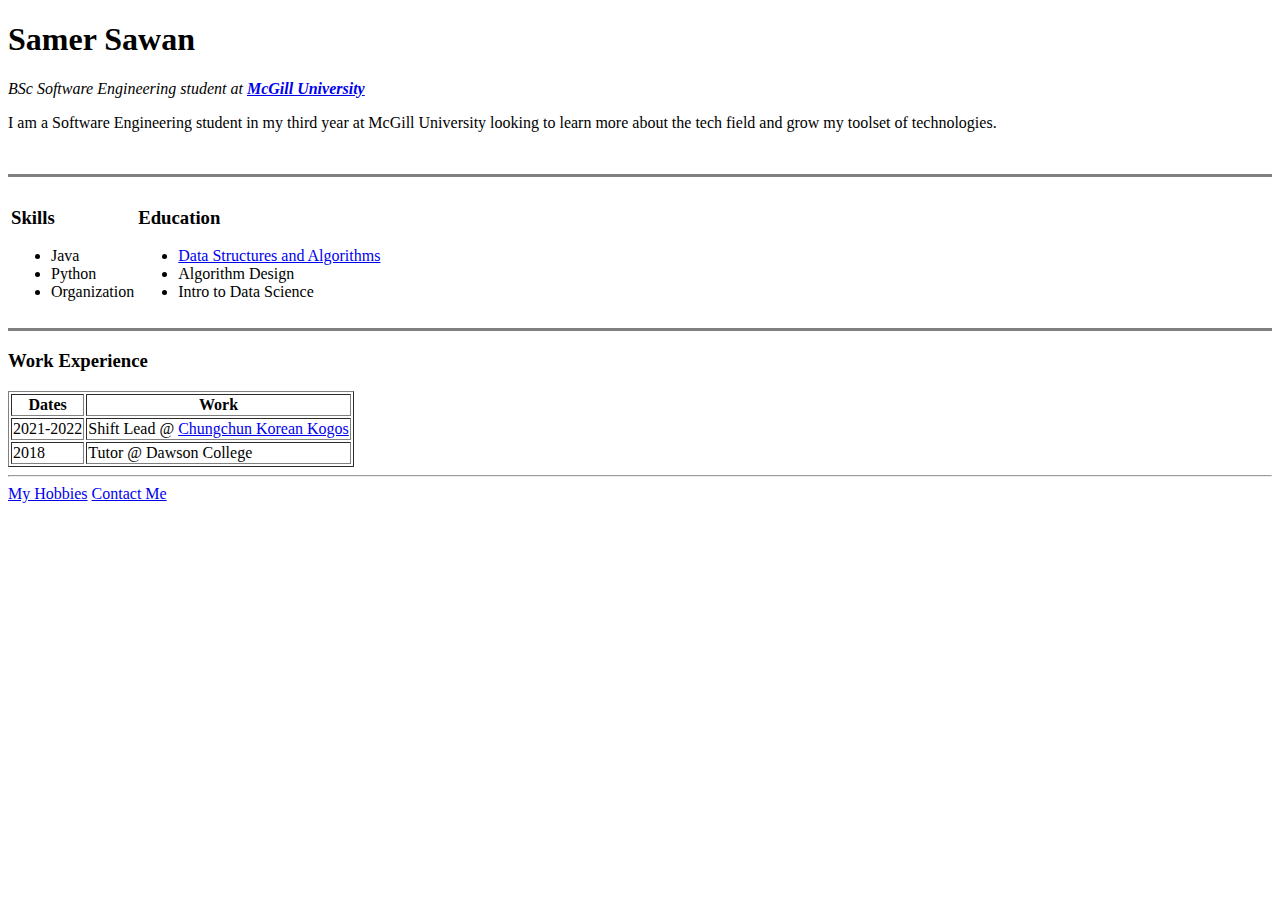
==== index.html @ 31e71427 "Initial version of my website CV using basic HTML" ====
<!DOCTYPE html>
<html lang="en" dir="ltr">

<head>
  <meta charset="utf-8">
  <title>Samer's Personal Site</title>
</head>

<body>
  <h1>Samer Sawan</h1>
  <p><em>BSc Software Engineering student at <strong><a href="https://www.mcgill.ca/">McGill University</a></strong></em></p>
  <p>I am a Software Engineering student in my third year at McGill University looking to learn more about the tech field and grow my toolset of technologies.</p>
  <br />
  <hr size=3 noshade/>
  <table>
    <td>
      <h3>Skills</h3>
      <ul>
        <li>Java</li>
        <li>Python</li>
        <li>Organization</li>
      </ul>
    </td>
    <td>
      <h3>Education</h3>
    <ul>
      <li><a href="https://www.mcgill.ca/study/2021-2022/courses/comp-251">Data Structures and Algorithms</a></li>
      <li>Algorithm Design</li>
      <li>Intro to Data Science</li>
    </ul>
  </td>
  </table>

  <hr size=3 noshade/>
  <h3>Work Experience</h3>
   <table border="1">
     <tr>
       <th>Dates</th>
       <th>Work</th>
     </tr>
       <td>2021-2022</td>
       <td>Shift Lead @ <a href="https://chungchunricedog.ca/menu/">Chungchun Korean Kogos</td>
     </tr>
     <tr>
        <td>2018</td>
        <td>Tutor @ Dawson College</td>
     </tr>
   </table>
  <hr>
  <a href="hobbies.html">My Hobbies</a>
  <a href="contactinfo.html">Contact Me</a>
</body>

</html>
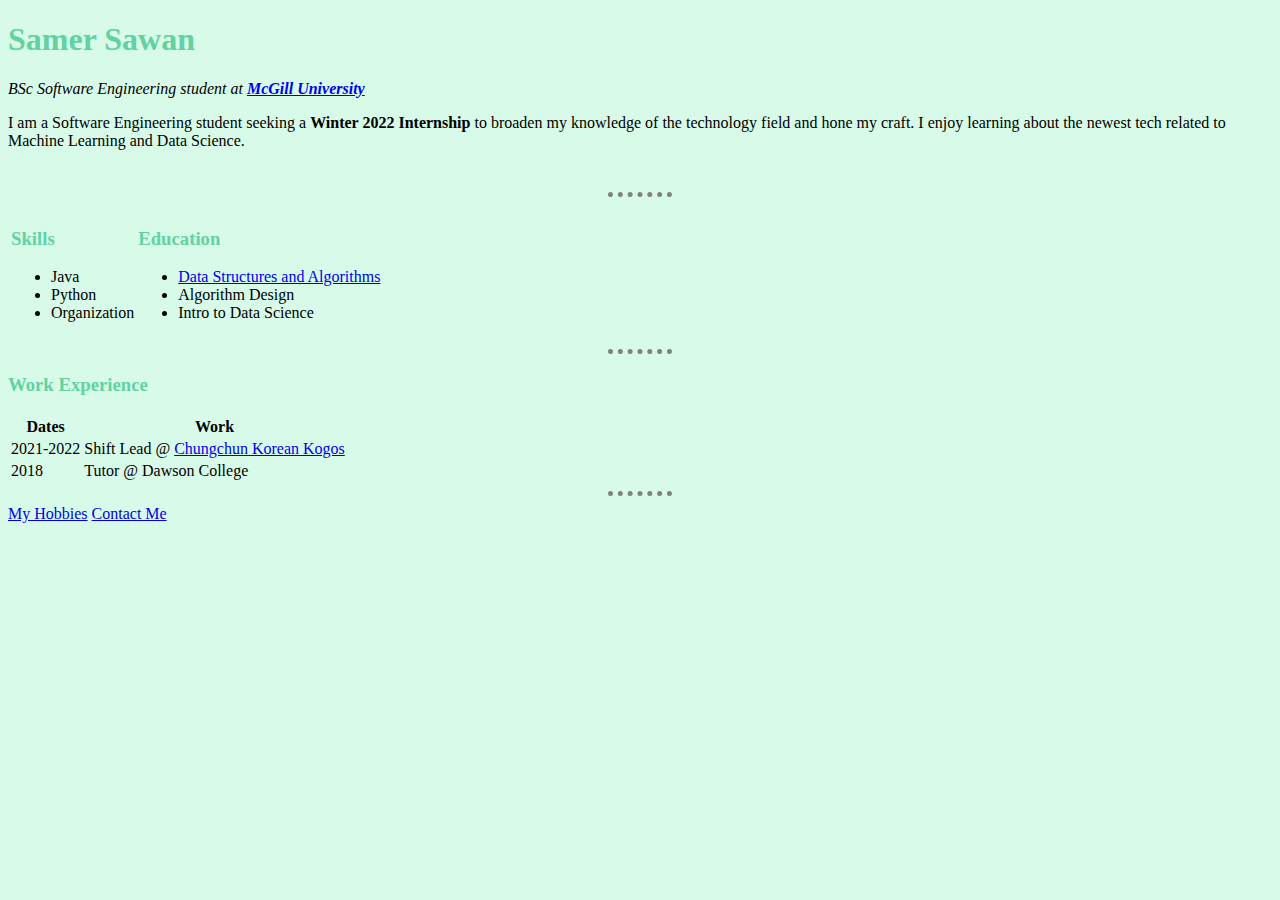
==== commit 078dd919: "Add files via upload" ====
--- a/index.html
+++ b/index.html
@@ -4,12 +4,15 @@
 <head>
   <meta charset="utf-8">
   <title>Samer's Personal Site</title>
+  <link rel="stylesheet" href="css/styles.css">
 </head>
 
 <body>
   <h1>Samer Sawan</h1>
   <p><em>BSc Software Engineering student at <strong><a href="https://www.mcgill.ca/">McGill University</a></strong></em></p>
-  <p>I am a Software Engineering student in my third year at McGill University looking to learn more about the tech field and grow my toolset of technologies.</p>
+  <p>I am a Software Engineering student seeking a <strong>Winter 2022 Internship</strong> to broaden my knowledge of the technology field and hone my craft. 
+    I enjoy learning about the newest tech related to Machine Learning and Data Science.
+</p>
   <br />
   <hr size=3 noshade/>
   <table>
@@ -33,7 +36,7 @@
 
   <hr size=3 noshade/>
   <h3>Work Experience</h3>
-   <table border="1">
+   <table>
      <tr>
        <th>Dates</th>
        <th>Work</th>
@@ -46,7 +49,7 @@
         <td>Tutor @ Dawson College</td>
      </tr>
    </table>
-  <hr>
+  <hr size=3 noshade/>
   <a href="hobbies.html">My Hobbies</a>
   <a href="contactinfo.html">Contact Me</a>
 </body>
--- a/css/styles.css
+++ b/css/styles.css
@@ -0,0 +1,20 @@
+body {
+  background-color: #D7FBE8;
+}
+
+hr {
+  background-color: #D7FBE8;
+  border-style: none;
+  border-top-style: dotted;
+  border-color: grey;
+  border-width: 5px;
+  width: 5%;
+}
+
+h1 {
+  color: #62D2A2;
+}
+
+h3 {
+  color: #62D2A2;
+}
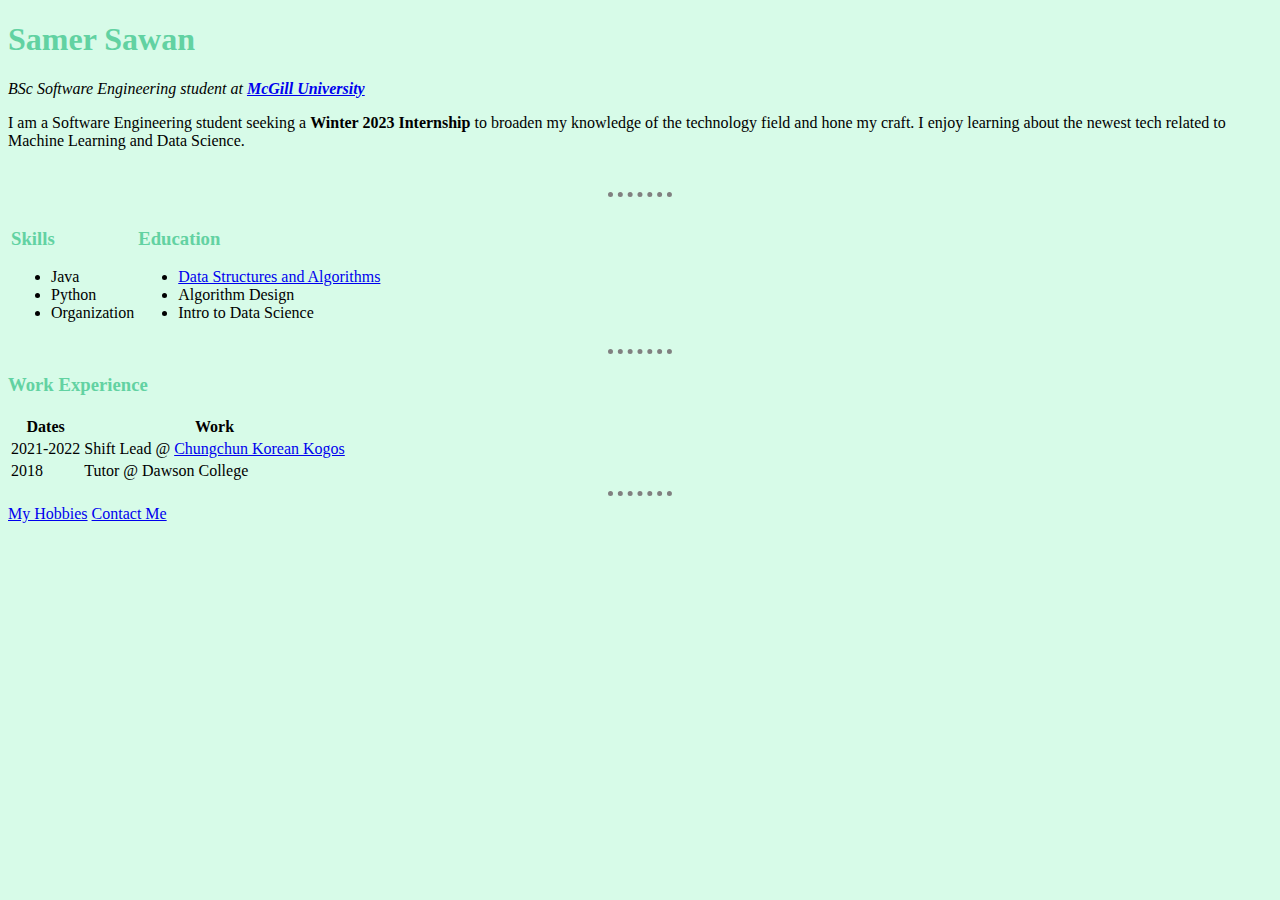
==== commit 3cd1422d: "Update index.html" ====
--- a/index.html
+++ b/index.html
@@ -10,7 +10,7 @@
 <body>
   <h1>Samer Sawan</h1>
   <p><em>BSc Software Engineering student at <strong><a href="https://www.mcgill.ca/">McGill University</a></strong></em></p>
-  <p>I am a Software Engineering student seeking a <strong>Winter 2022 Internship</strong> to broaden my knowledge of the technology field and hone my craft. 
+  <p>I am a Software Engineering student seeking a <strong>Winter 2023 Internship</strong> to broaden my knowledge of the technology field and hone my craft. 
     I enjoy learning about the newest tech related to Machine Learning and Data Science.
 </p>
   <br />
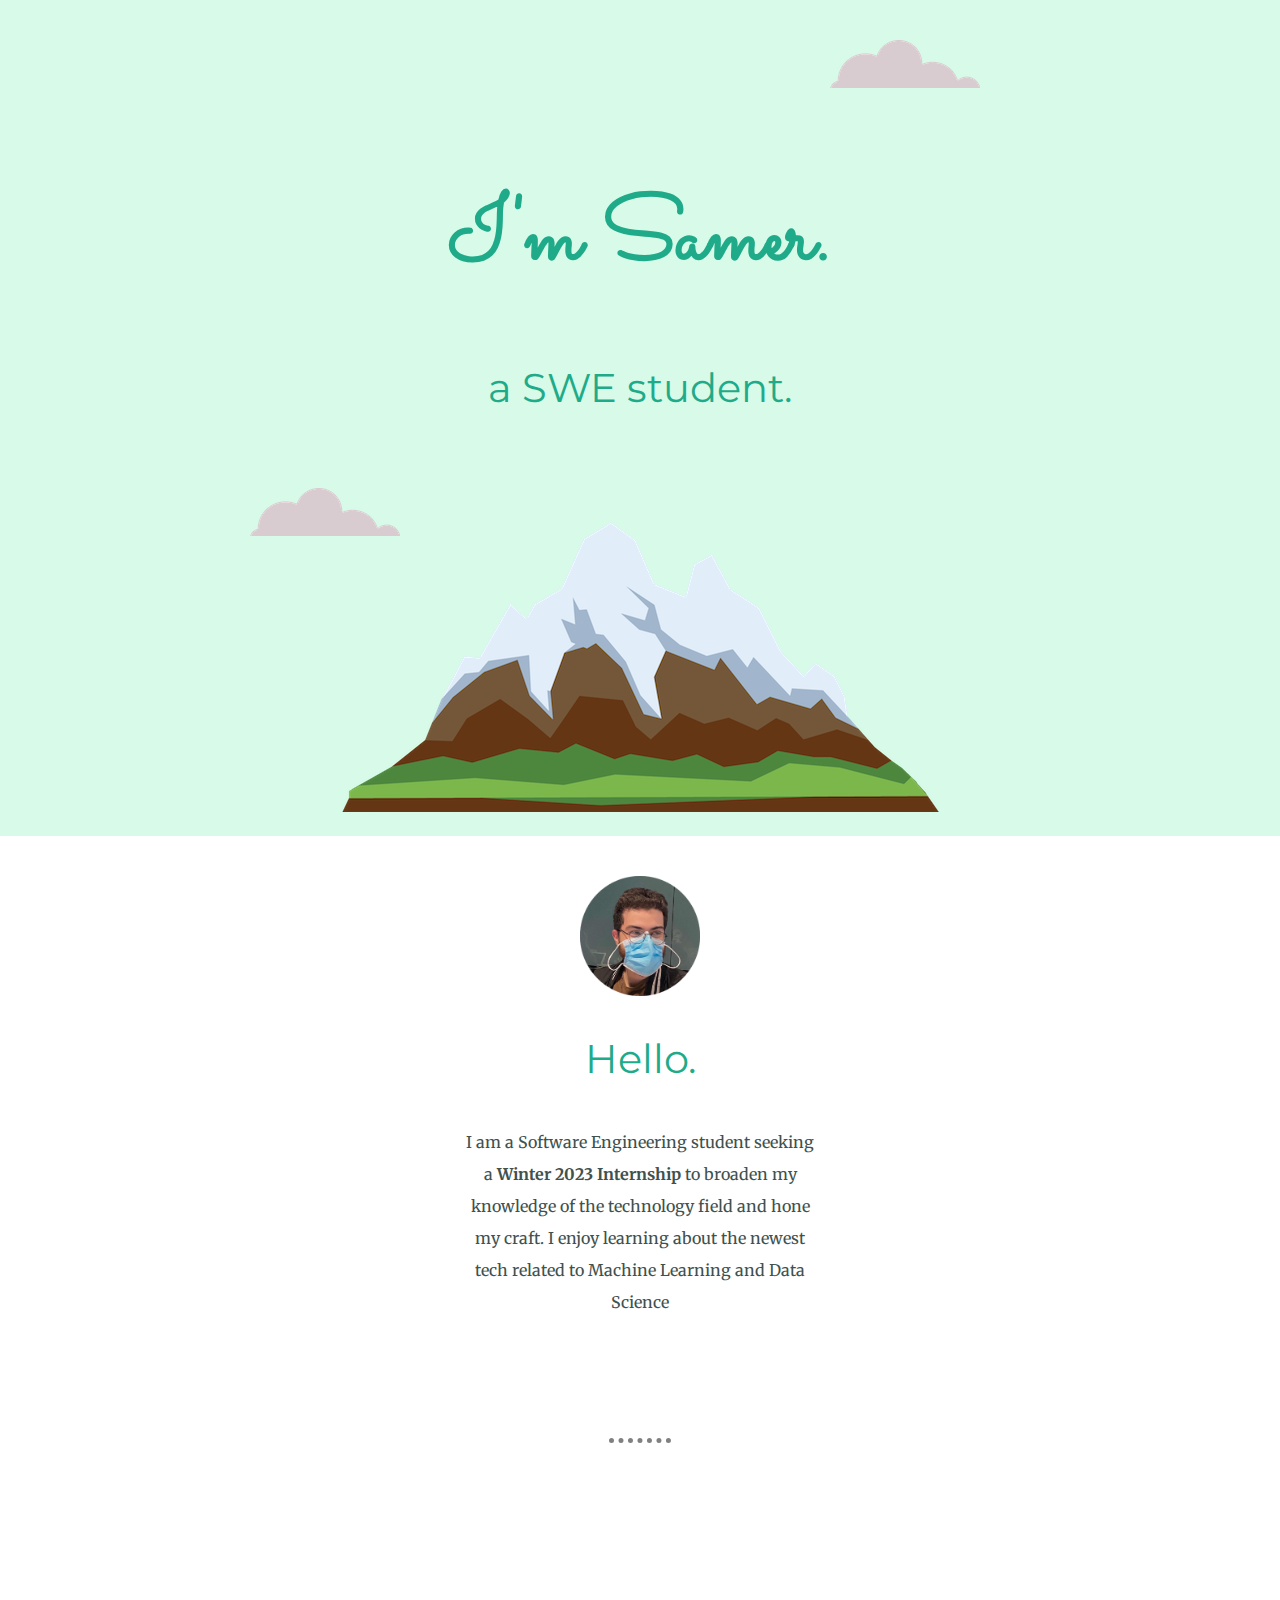
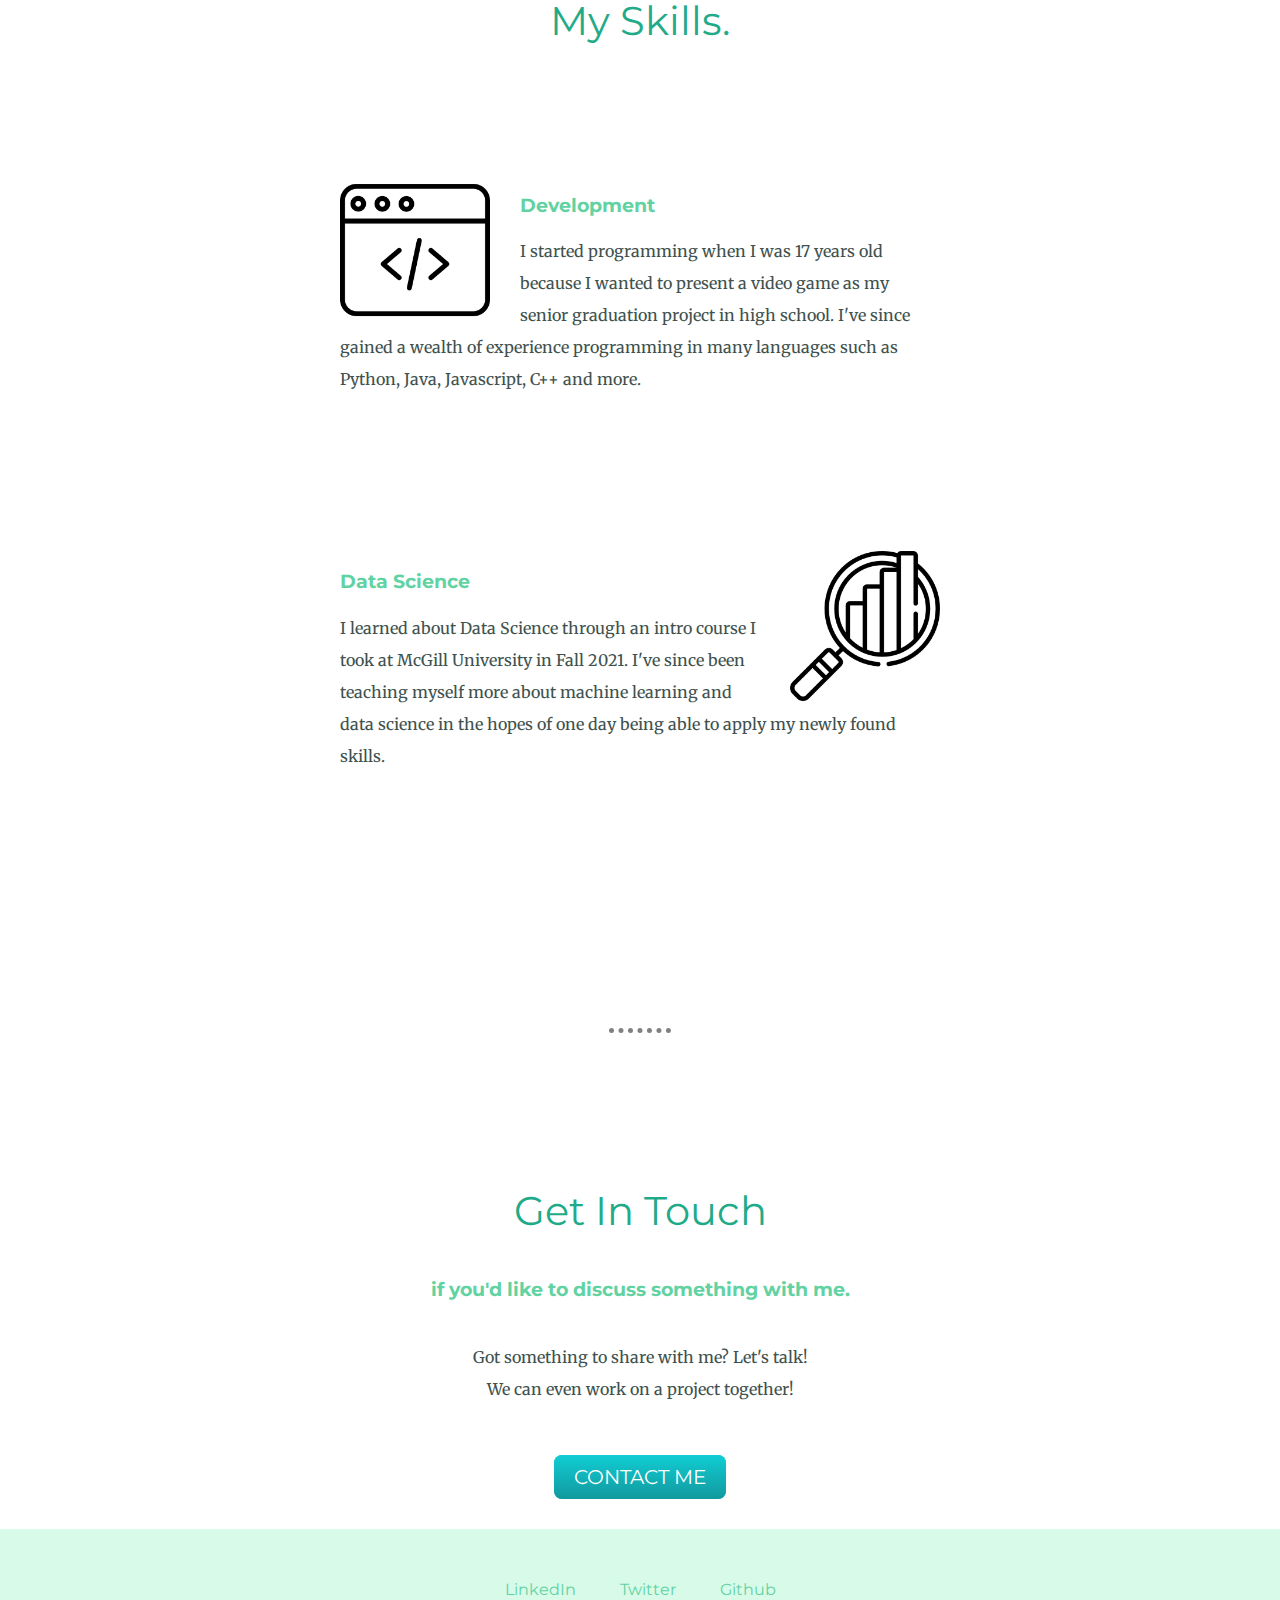
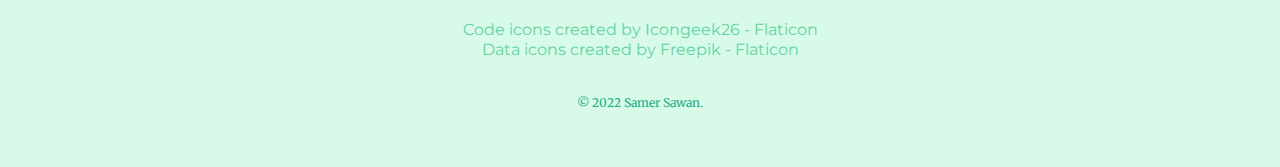
==== commit e48f03c0: "Add files via upload" ====
--- a/index.html
+++ b/index.html
@@ -1,57 +1,68 @@
 <!DOCTYPE html>
 <html lang="en" dir="ltr">
+  <head>
+    <meta charset="utf-8">
+    <title>Samer Sawan</title>
+    <link rel="stylesheet" href="css/styles.css">
+    <link rel="icon" href="favicon.ico?v=2">
+    <link rel="preconnect" href="https://fonts.googleapis.com">
+    <link rel="preconnect" href="https://fonts.gstatic.com" crossorigin>
+    <link href="https://fonts.googleapis.com/css2?family=Merriweather&family=Montserrat&family=Sacramento&display=swap" rel="stylesheet">
+  </head>
 
-<head>
-  <meta charset="utf-8">
-  <title>Samer's Personal Site</title>
-  <link rel="stylesheet" href="css/styles.css">
-</head>
+  <body>
 
-<body>
-  <h1>Samer Sawan</h1>
-  <p><em>BSc Software Engineering student at <strong><a href="https://www.mcgill.ca/">McGill University</a></strong></em></p>
-  <p>I am a Software Engineering student seeking a <strong>Winter 2023 Internship</strong> to broaden my knowledge of the technology field and hone my craft. 
-    I enjoy learning about the newest tech related to Machine Learning and Data Science.
-</p>
-  <br />
-  <hr size=3 noshade/>
-  <table>
-    <td>
-      <h3>Skills</h3>
-      <ul>
-        <li>Java</li>
-        <li>Python</li>
-        <li>Organization</li>
-      </ul>
-    </td>
-    <td>
-      <h3>Education</h3>
-    <ul>
-      <li><a href="https://www.mcgill.ca/study/2021-2022/courses/comp-251">Data Structures and Algorithms</a></li>
-      <li>Algorithm Design</li>
-      <li>Intro to Data Science</li>
-    </ul>
-  </td>
-  </table>
+    <div class="top-container">
+      <img class="top-cloud" src="images/cloud.png" alt="cloud-img">
+      <h1>I'm Samer.</h1>
+      <h2>a SWE student.</h2>
+      <img class="bottom-cloud" src="images/cloud.png" alt="cloud-img">
+      <img src="images/mountain.png" alt="mountain-img">
+    </div>
+    <div class="middle-container">
+      <div class="profile">
+        <img class="profile-image" src="images/samer-img.png" alt="img-of-myself">
+        <h2>Hello.</h2>
+        <p class="intro">I am a Software Engineering student seeking a <strong>Winter 2023 Internship</strong> to broaden my knowledge of the technology field and hone my craft.
+        I enjoy learning about the newest tech related to Machine Learning and Data Science</p>
+      </div>
+      <hr>
+      <div class="skills">
+        <h2>My Skills.</h2>
+        <div class="skill-row">
+          <img class="cmd-img" src="images/web-programming.png" alt="cmd-prompt-icon">
+          <h3>Development</h3>
+          <p>I started programming when I was 17 years old because I wanted to present a video game as my senior graduation project in high school.
+          I've since gained a wealth of experience programming in many languages such as Python, Java, Javascript, C++ and more.</p>
+        </div>
+        <div class="skill-row">
+          <img class="data-img" src="images/analytics.png" alt="magnfiying-glass-icon">
+          <h3>Data Science</h3>
+          <p>I learned about Data Science through an intro course I took at McGill University in Fall 2021. I've since been teaching myself more about machine learning and data science
+          in the hopes of one day being able to apply my newly found skills.</p>
+        </div>
+      </div>
+      <hr>
+      <div class="contact-me">
+        <h2>Get In Touch</h2>
+        <h3>if you'd like to discuss something with me.</h3>
+        <p class="contact-message">Got something to share with me? Let's talk! We can even work on a project together!</p>
+        <a class="btn" href="mailto:samersawan123@gmail.com">CONTACT ME</a>
+      </div>
+    </div>
 
-  <hr size=3 noshade/>
-  <h3>Work Experience</h3>
-   <table>
-     <tr>
-       <th>Dates</th>
-       <th>Work</th>
-     </tr>
-       <td>2021-2022</td>
-       <td>Shift Lead @ <a href="https://chungchunricedog.ca/menu/">Chungchun Korean Kogos</td>
-     </tr>
-     <tr>
-        <td>2018</td>
-        <td>Tutor @ Dawson College</td>
-     </tr>
-   </table>
-  <hr size=3 noshade/>
-  <a href="hobbies.html">My Hobbies</a>
-  <a href="contactinfo.html">Contact Me</a>
-</body>
+    <div class="bottom-container">
+      <a class="footer-link" href="https://www.linkedin.com/in/samer-sawan-82460a201/">LinkedIn</a>
+      <a class="footer-link" href="https://twitter.com/SamerWho">Twitter</a>
+      <a class="footer-link" href="https://github.com/SamerSawan">Github</a>
+      <br />
+      <br />
+      <a href="https://www.flaticon.com/free-icons/code" title="code icons">Code icons created by Icongeek26 - Flaticon</a>
+      <br />
+      <a href="https://www.flaticon.com/free-icons/data" title="data icons">Data icons created by Freepik - Flaticon</a>
+      <p class="copyright">© 2022 Samer Sawan.</p>
+    </div>
+
+  </body>
 
 </html>
--- a/css/styles.css
+++ b/css/styles.css
@@ -1,20 +1,150 @@
-body {
-  background-color: #D7FBE8;
+div {
+  padding: 20px;
 }
 
 hr {
-  background-color: #D7FBE8;
   border-style: none;
   border-top-style: dotted;
   border-color: grey;
   border-width: 5px;
   width: 5%;
+  margin: 100px auto;
+}
+
+body {
+  color: #40514E;
+  margin: 0;
+  text-align: center;
+  font-family: 'Merriweather', serif;
+}
+
+p {
+  line-height: 2;
 }
 
 h1 {
-  color: #62D2A2;
+  font-size: 562.5%;
+  margin: 50px auto 0 auto;
+  font-family: 'Sacramento', cursive;
+  color: #1FAB89;
+  line-height: 2;
+}
+
+h2 {
+  font-family: 'Montserrat', sans-serif;
+  font-size: 2.5rem;
+  color: #1FAB89;
+  font-weight: normal;
+  padding-bottom: 10px;
 }
 
 h3 {
+  font-family: 'Montserrat', sans-serif;
   color: #62D2A2;
 }
+a {
+  color: #62D2A2;
+  font-family: 'Montserrat', sans-serif;
+  margin: 10px 20px;
+  text-decoration: none;
+}
+a:hover {
+  color: #1FAB89;
+}
+
+img {
+  max-width: 100%;
+  max-height: 100%;
+}
+
+.top-container {
+  background-color: #D7FBE8;
+  position: relative;
+  padding-top: 100px;
+}
+.middle-container {
+  margin: 100 0;
+}
+
+.top-cloud {
+  position: absolute;
+  right: 300px;
+  top: 40px;
+}
+
+.bottom-cloud {
+  position: absolute;
+  left: 250px;
+  bottom: 300px;
+}
+
+.skill-row{
+  margin: 100px auto 100px auto;
+  width: 50%;
+  text-align: left;
+}
+
+.profile-image{
+  max-width: 10%;
+  max-height: 10%;
+}
+
+.cmd-img{
+  max-width: 25%;
+  margin-right: 30px;
+  float: left;
+}
+
+.data-img{
+  max-width: 25%;
+  margin-left: 30px;
+  float: right;
+}
+
+.bottom-container{
+  background-color: #D7FBE8;
+  padding: 50px 0 20px;
+}
+
+.btn {
+  background: #11CDD4;
+  background-image: -webkit-linear-gradient(top, #11CDD4, #11999E);
+  background-image: -moz-linear-gradient(top, #11CDD4, #11999E);
+  background-image: -ms-linear-gradient(top, #11CDD4, #11999E);
+  background-image: -o-linear-gradient(top, #11CDD4, #11999E);
+  background-image: linear-gradient(to bottom, #11CDD4, #11999E);
+  -webkit-border-radius: 8;
+  -moz-border-radius: 8;
+  border-radius: 8px;
+  font-family:'Montserrat', sans-serif;
+  color: #ffffff;
+  font-size: 20px;
+  padding: 10px 20px 10px 20px;
+  text-decoration: none;
+}
+
+.btn:hover {
+  background: #30E3CB;
+  background-image: -webkit-linear-gradient(top, #30E3CB, #2BC4AD);
+  background-image: -moz-linear-gradient(top, #30E3CB, #2BC4AD);
+  background-image: -ms-linear-gradient(top, #30E3CB, #2BC4AD);
+  background-image: -o-linear-gradient(top, #30E3CB, #2BC4AD);
+  background-image: linear-gradient(to bottom, #30E3CB, #2BC4AD);
+  text-decoration: none;
+}
+
+.intro{
+  margin: auto;
+  width: 30%;
+}
+
+.contact-message{
+  width: 30%;
+  margin: 40px auto 60px;
+}
+
+.copyright {
+  color: #1FAB89;
+  font-size:0.75rem;
+  padding: 20px 0;
+}
